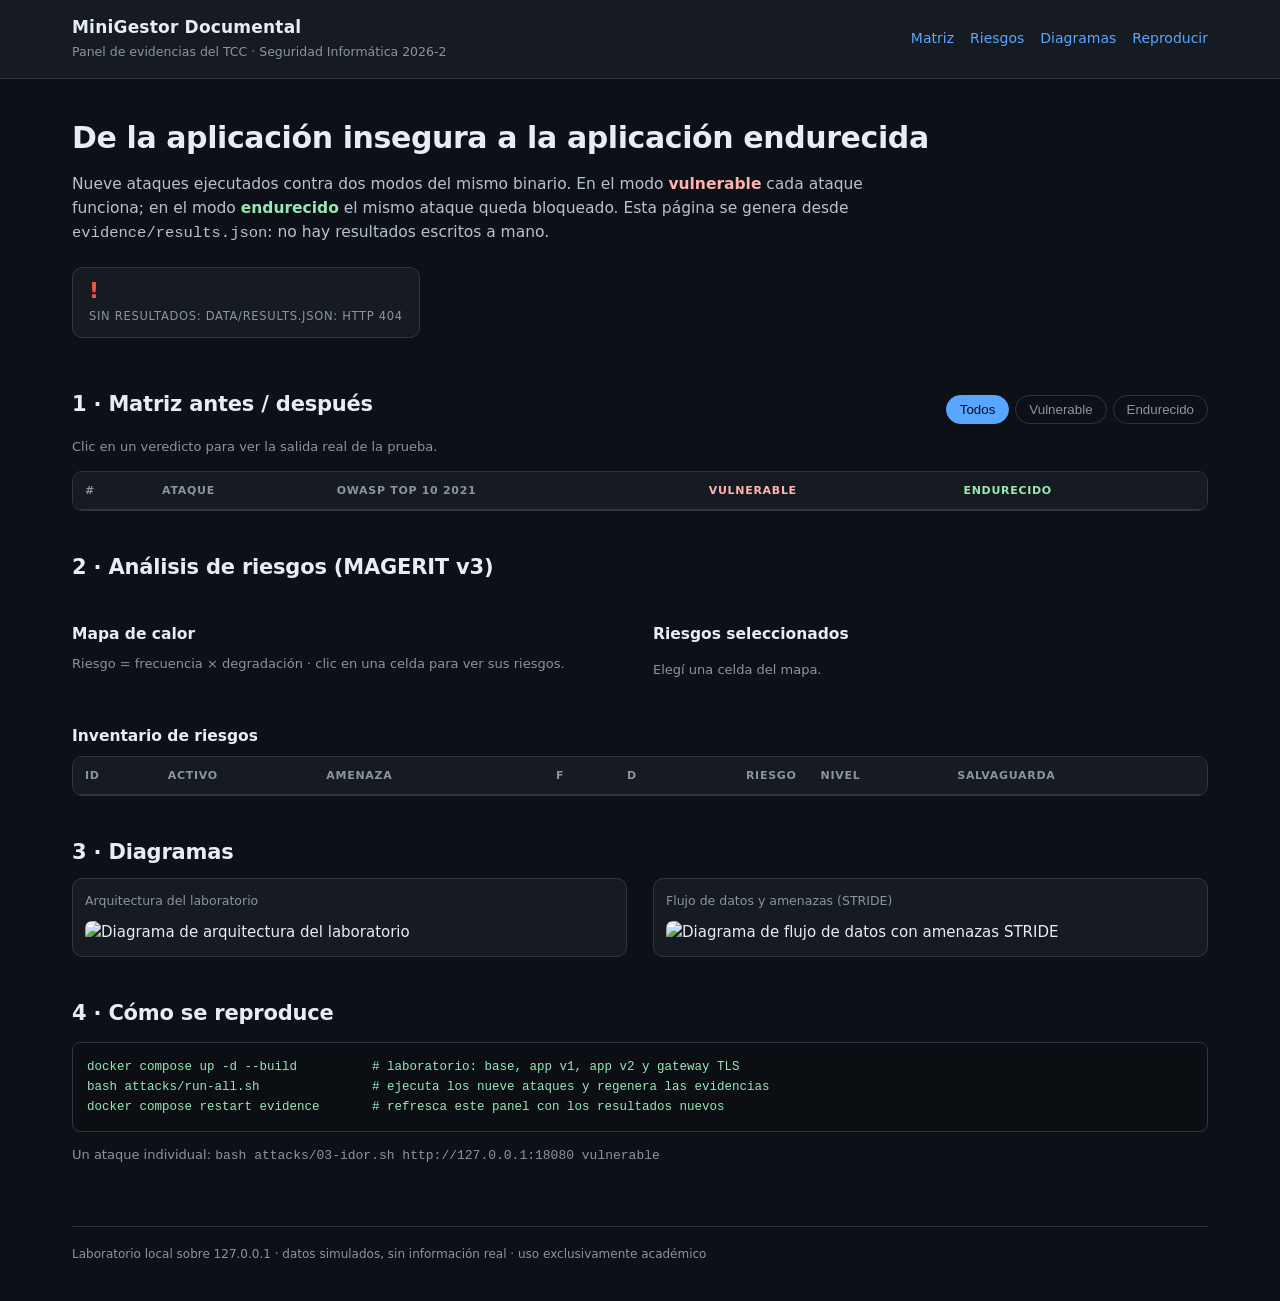
==== site/static/index.html @ 2b40a487 "feat(site): panel interactivo de evidencias en 127.0.0.1:18090 Sitio estatico generado desde el prop" ====
<!doctype html>
<html lang="es">
<head>
<meta charset="utf-8">
<meta name="viewport" content="width=device-width,initial-scale=1">
<title>Panel de evidencias · MiniGestor Documental</title>
<link rel="stylesheet" href="styles.css">
</head>
<body>

<header class="top">
  <div class="wrap">
    <div class="brand">
      <strong>MiniGestor Documental</strong>
      <span>Panel de evidencias del TCC · Seguridad Informática 2026-2</span>
    </div>
    <nav class="links">
      <a href="#matriz">Matriz</a>
      <a href="#riesgos">Riesgos</a>
      <a href="#diagramas">Diagramas</a>
      <a href="#reproducir">Reproducir</a>
    </nav>
  </div>
</header>

<main class="wrap">

  <section class="hero">
    <h1>De la aplicación insegura a la aplicación endurecida</h1>
    <p class="lead">
      Nueve ataques ejecutados contra dos modos del mismo binario. En el modo
      <strong class="v">vulnerable</strong> cada ataque funciona; en el modo
      <strong class="h">endurecido</strong> el mismo ataque queda bloqueado. Esta página se
      genera desde <code>evidence/results.json</code>: no hay resultados escritos a mano.
    </p>
    <div id="resumen" class="chips"></div>
  </section>

  <section id="matriz">
    <div class="section-head">
      <h2>1 · Matriz antes / después</h2>
      <div class="filtros" id="filtros">
        <button class="filtro activo" data-filtro="todos">Todos</button>
        <button class="filtro" data-filtro="vulnerable">Vulnerable</button>
        <button class="filtro" data-filtro="endurecido">Endurecido</button>
      </div>
    </div>
    <p class="note">Clic en un veredicto para ver la salida real de la prueba.</p>
    <div class="table-wrap">
      <table id="tabla-ataques">
        <thead>
          <tr>
            <th>#</th>
            <th>Ataque</th>
            <th>OWASP Top 10 2021</th>
            <th class="col-v">Vulnerable</th>
            <th class="col-h">Endurecido</th>
          </tr>
        </thead>
        <tbody></tbody>
      </table>
    </div>
    <div id="detalle" class="detalle oculto">
      <div class="detalle-head">
        <div>
          <h3 id="detalle-titulo">Detalle</h3>
          <p class="note" id="detalle-meta"></p>
        </div>
        <button class="cerrar" id="detalle-cerrar" aria-label="Cerrar">×</button>
      </div>
      <pre id="detalle-log"></pre>
    </div>
  </section>

  <section id="riesgos">
    <h2>2 · Análisis de riesgos (MAGERIT v3)</h2>
    <p class="note" id="riesgos-meta"></p>

    <div class="grid-dos">
      <div>
        <h3>Mapa de calor</h3>
        <p class="note">Riesgo = frecuencia × degradación · clic en una celda para ver sus riesgos.</p>
        <div id="mapa-calor" class="mapa"></div>
        <div id="mapa-leyenda" class="leyenda"></div>
      </div>
      <div>
        <h3>Riesgos seleccionados</h3>
        <div id="mapa-detalle" class="lista-riesgos">
          <p class="note">Elegí una celda del mapa.</p>
        </div>
      </div>
    </div>

    <h3>Inventario de riesgos</h3>
    <div class="table-wrap">
      <table id="tabla-riesgos">
        <thead>
          <tr>
            <th>ID</th>
            <th>Activo</th>
            <th>Amenaza</th>
            <th class="num">F</th>
            <th class="num">D</th>
            <th class="num">Riesgo</th>
            <th>Nivel</th>
            <th>Salvaguarda</th>
          </tr>
        </thead>
        <tbody></tbody>
      </table>
    </div>
  </section>

  <section id="diagramas">
    <h2>3 · Diagramas</h2>
    <div class="grid-dos">
      <figure>
        <figcaption>Arquitectura del laboratorio</figcaption>
        <img src="data/diagramas/arquitectura.svg" alt="Diagrama de arquitectura del laboratorio">
      </figure>
      <figure>
        <figcaption>Flujo de datos y amenazas (STRIDE)</figcaption>
        <img src="data/diagramas/dfd-stride.svg" alt="Diagrama de flujo de datos con amenazas STRIDE">
      </figure>
    </div>
  </section>

  <section id="reproducir">
    <h2>4 · Cómo se reproduce</h2>
    <pre class="comando">docker compose up -d --build          # laboratorio: base, app v1, app v2 y gateway TLS
bash attacks/run-all.sh               # ejecuta los nueve ataques y regenera las evidencias
docker compose restart evidence       # refresca este panel con los resultados nuevos</pre>
    <p class="note">
      Un ataque individual: <code>bash attacks/03-idor.sh http://127.0.0.1:18080 vulnerable</code>
    </p>
  </section>

  <footer>
    Laboratorio local sobre 127.0.0.1 · datos simulados, sin información real ·
    uso exclusivamente académico
  </footer>
</main>

<script src="app.js"></script>
</body>
</html>
---- site/static/styles.css ----
:root {
  --bg: #0d1117;
  --panel: #161b22;
  --panel2: #1c2330;
  --line: #30363d;
  --txt: #e6edf3;
  --muted: #8b949e;
  --acc: #58a6ff;
  --bad: #f85149;
  --warn: #d29922;
  --ok: #3fb950;
}

* { box-sizing: border-box; }

body {
  margin: 0;
  background: var(--bg);
  color: var(--txt);
  font: 15px/1.55 ui-sans-serif, system-ui, -apple-system, "Segoe UI", Roboto, sans-serif;
}

.wrap { max-width: 1180px; margin: 0 auto; padding: 0 22px; }

a { color: var(--acc); text-decoration: none; }
a:hover { text-decoration: underline; }

header.top {
  border-bottom: 1px solid var(--line);
  background: var(--panel);
  position: sticky;
  top: 0;
  z-index: 20;
}
header.top .wrap {
  display: flex;
  gap: 20px;
  align-items: center;
  padding: 14px 22px;
  flex-wrap: wrap;
}
.brand strong { font-size: 17px; display: block; letter-spacing: .2px; }
.brand span { color: var(--muted); font-size: 12.5px; }
nav.links { margin-left: auto; display: flex; gap: 16px; font-size: 14px; }

.hero { padding: 40px 0 10px; }
.hero h1 { font-size: 30px; line-height: 1.25; margin: 0 0 14px; letter-spacing: -.4px; }
.lead { color: #b6c2cf; max-width: 860px; font-size: 15.5px; }
.lead .v { color: #ffb3ae; }
.lead .h { color: #9ae6b4; }

.chips { display: flex; gap: 10px; flex-wrap: wrap; margin: 22px 0 6px; }
.chip {
  background: var(--panel);
  border: 1px solid var(--line);
  border-radius: 10px;
  padding: 10px 16px;
  min-width: 104px;
}
.chip b { display: block; font-size: 22px; line-height: 1.2; }
.chip span { color: var(--muted); font-size: 11.5px; text-transform: uppercase; letter-spacing: .7px; }
.chip.ok b { color: var(--ok); }
.chip.bad b { color: var(--bad); }
.chip.warn b { color: var(--warn); }

section { padding: 34px 0 6px; }
section h2 { font-size: 21px; margin: 0 0 10px; letter-spacing: -.2px; }
section h3 { font-size: 15.5px; margin: 24px 0 8px; }
.note { color: var(--muted); font-size: 13px; margin: 6px 0 14px; }

.section-head { display: flex; align-items: center; gap: 16px; flex-wrap: wrap; }
.filtros { margin-left: auto; display: flex; gap: 6px; }
.filtro {
  background: transparent;
  border: 1px solid var(--line);
  color: var(--muted);
  padding: 6px 13px;
  border-radius: 99px;
  font: 600 12.5px/1 inherit;
  cursor: pointer;
}
.filtro.activo { background: var(--acc); border-color: var(--acc); color: #04121f; }

.table-wrap { overflow-x: auto; border: 1px solid var(--line); border-radius: 10px; }
table { width: 100%; border-collapse: collapse; font-size: 13.5px; }
th, td { text-align: left; padding: 10px 12px; border-bottom: 1px solid var(--line); vertical-align: top; }
th {
  background: var(--panel);
  color: var(--muted);
  font-size: 11px;
  text-transform: uppercase;
  letter-spacing: .7px;
  font-weight: 700;
  white-space: nowrap;
}
tbody tr:last-child td { border-bottom: 0; }
tbody tr:hover { background: #12171e; }
td.num, th.num { text-align: right; font-variant-numeric: tabular-nums; }
th.col-v { color: #ffb3ae; }
th.col-h { color: #9ae6b4; }

.veredicto {
  display: inline-flex;
  align-items: center;
  gap: 6px;
  border: 1px solid var(--line);
  background: var(--panel2);
  color: var(--txt);
  border-radius: 7px;
  padding: 4px 10px;
  font: 700 11.5px/1 ui-monospace, monospace;
  cursor: pointer;
}
.veredicto.pass { border-color: #1f6f3f; color: #9ae6b4; }
.veredicto.fail { border-color: #7d2420; color: #ffb3ae; }
.veredicto.skip { border-color: #7a5c14; color: #f5d78e; }
.veredicto:hover { filter: brightness(1.25); }

.detalle { margin-top: 16px; border: 1px solid var(--line); border-radius: 10px; background: var(--panel); padding: 16px 18px; }
.detalle.oculto { display: none; }
.detalle-head { display: flex; align-items: flex-start; gap: 12px; }
.detalle-head h3 { margin: 0 0 4px; font-size: 15px; }
.cerrar { margin-left: auto; background: transparent; border: 0; color: var(--muted); font-size: 22px; cursor: pointer; line-height: 1; }
pre {
  background: #0b0f14;
  border: 1px solid var(--line);
  border-radius: 8px;
  padding: 14px;
  overflow: auto;
  font: 12.5px/1.6 ui-monospace, SFMono-Regular, Menlo, monospace;
  white-space: pre-wrap;
  color: #c9d1d9;
}
pre.comando { color: #9ae6b4; }

.grid-dos { display: grid; grid-template-columns: 1fr 1fr; gap: 26px; align-items: start; }
@media (max-width: 900px) { .grid-dos { grid-template-columns: 1fr; } }

.mapa { display: grid; grid-template-columns: 26px repeat(5, 1fr); grid-auto-rows: 46px; gap: 5px; }
.mapa .eje {
  display: flex;
  align-items: center;
  justify-content: center;
  color: var(--muted);
  font: 600 11px/1 ui-monospace, monospace;
}
.celda {
  display: flex;
  align-items: center;
  justify-content: center;
  border-radius: 7px;
  border: 1px solid var(--line);
  font: 700 13px/1 ui-monospace, monospace;
  cursor: pointer;
  color: #0b0f14;
}
.celda.vacia { cursor: default; background: #10151c; border-style: dashed; }
.celda.critico { background: #f85149; border-color: #ff8b84; }
.celda.alto { background: #d29922; border-color: #f0c04a; }
.celda.medio { background: #3fb950; border-color: #6fd486; }
.celda.bajo { background: #1f6feb; border-color: #6aa8ff; color: #eaf2ff; }
.celda.activa { outline: 2px solid var(--txt); outline-offset: 2px; }

.leyenda { display: flex; gap: 14px; flex-wrap: wrap; margin-top: 12px; font-size: 12px; color: var(--muted); }
.leyenda i { display: inline-block; width: 10px; height: 10px; border-radius: 3px; margin-right: 5px; }

.lista-riesgos { display: flex; flex-direction: column; gap: 10px; }
.tarjeta-riesgo { border: 1px solid var(--line); border-radius: 9px; background: var(--panel); padding: 12px 14px; }
.tarjeta-riesgo header { display: flex; gap: 8px; align-items: center; margin-bottom: 6px; }
.tarjeta-riesgo .id { font: 700 11px/1 ui-monospace, monospace; color: var(--muted); }
.tarjeta-riesgo .nivel { font: 700 10.5px/1 ui-monospace, monospace; padding: 3px 7px; border-radius: 99px; background: var(--panel2); }
.tarjeta-riesgo p { margin: 4px 0; font-size: 13px; color: #c9d1d9; }
.tarjeta-riesgo p b { color: var(--muted); font-weight: 600; }

figure { margin: 0; background: var(--panel); border: 1px solid var(--line); border-radius: 10px; padding: 12px; }
figcaption { color: var(--muted); font-size: 12.5px; margin-bottom: 10px; }
figure img { width: 100%; height: auto; display: block; border-radius: 7px; }

footer { color: var(--muted); font-size: 12px; border-top: 1px solid var(--line); padding: 18px 0 40px; margin-top: 40px; }
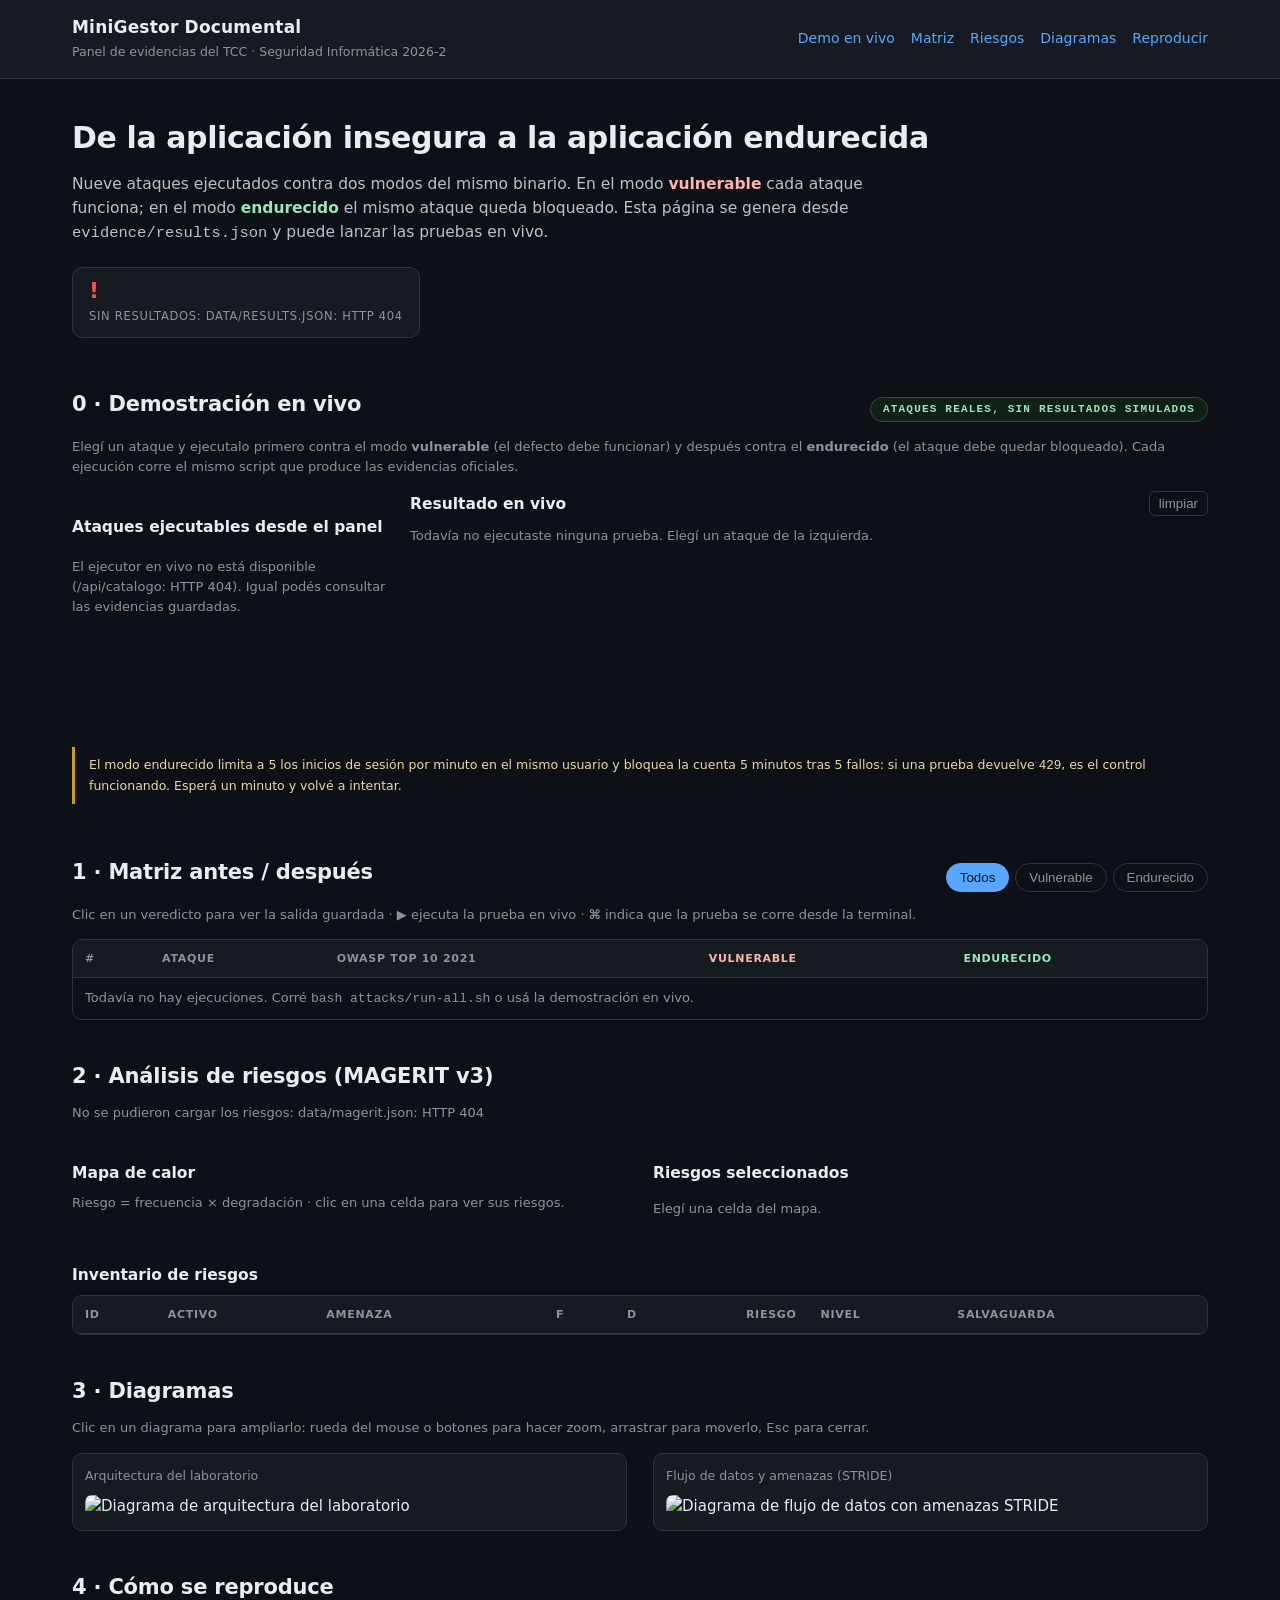
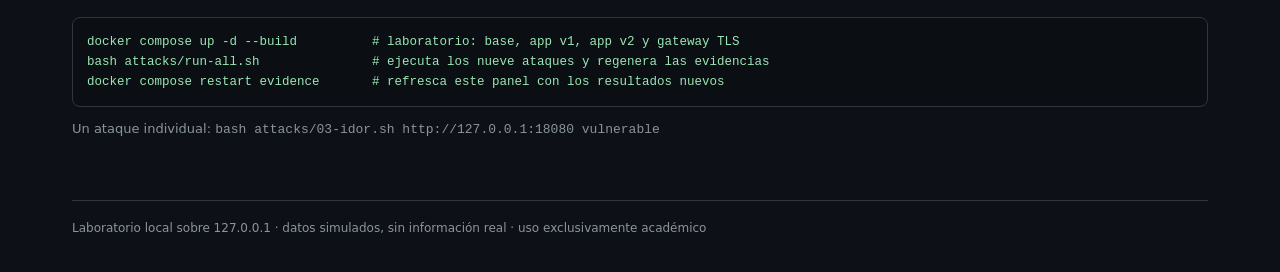
==== commit dc3e4865: "feat(site): demostracion en vivo de los ataques y visor de diagramas con zoom El panel ahora permite" ====
--- a/site/static/index.html
+++ b/site/static/index.html
@@ -15,6 +15,7 @@
       <span>Panel de evidencias del TCC · Seguridad Informática 2026-2</span>
     </div>
     <nav class="links">
+      <a href="#vivo">Demo en vivo</a>
       <a href="#matriz">Matriz</a>
       <a href="#riesgos">Riesgos</a>
       <a href="#diagramas">Diagramas</a>
@@ -31,9 +32,42 @@
       Nueve ataques ejecutados contra dos modos del mismo binario. En el modo
       <strong class="v">vulnerable</strong> cada ataque funciona; en el modo
       <strong class="h">endurecido</strong> el mismo ataque queda bloqueado. Esta página se
-      genera desde <code>evidence/results.json</code>: no hay resultados escritos a mano.
+      genera desde <code>evidence/results.json</code> y puede lanzar las pruebas en vivo.
     </p>
     <div id="resumen" class="chips"></div>
+  </section>
+
+  <section id="vivo">
+    <div class="section-head">
+      <h2>0 · Demostración en vivo</h2>
+      <span class="etiqueta-vivo">ataques reales, sin resultados simulados</span>
+    </div>
+    <p class="note">
+      Elegí un ataque y ejecutalo primero contra el modo <b>vulnerable</b> (el defecto debe
+      funcionar) y después contra el <b>endurecido</b> (el ataque debe quedar bloqueado).
+      Cada ejecución corre el mismo script que produce las evidencias oficiales.
+    </p>
+    <div class="live-layout">
+      <div class="card catalogo">
+        <h3>Ataques ejecutables desde el panel</h3>
+        <div id="catalogo" class="lista-botones"></div>
+        <p class="note" id="catalogo-nota"></p>
+      </div>
+      <div class="card panel-vivo">
+        <div class="panel-vivo-head">
+          <h3 id="vivo-titulo">Resultado en vivo</h3>
+          <button class="ghost-mini" id="vivo-limpiar">limpiar</button>
+        </div>
+        <div id="vivo-cuerpo">
+          <p class="note">Todavía no ejecutaste ninguna prueba. Elegí un ataque de la izquierda.</p>
+        </div>
+      </div>
+    </div>
+    <p class="nota-aviso">
+      El modo endurecido limita a 5 los inicios de sesión por minuto en el mismo usuario y bloquea
+      la cuenta 5 minutos tras 5 fallos: si una prueba devuelve <code>429</code>, es el control
+      funcionando. Esperá un minuto y volvé a intentar.
+    </p>
   </section>
 
   <section id="matriz">
@@ -45,7 +79,10 @@
         <button class="filtro" data-filtro="endurecido">Endurecido</button>
       </div>
     </div>
-    <p class="note">Clic en un veredicto para ver la salida real de la prueba.</p>
+    <p class="note">
+      Clic en un veredicto para ver la salida guardada · <b>▶</b> ejecuta la prueba en vivo ·
+      <b>⌘</b> indica que la prueba se corre desde la terminal.
+    </p>
     <div class="table-wrap">
       <table id="tabla-ataques">
         <thead>
@@ -113,14 +150,15 @@
 
   <section id="diagramas">
     <h2>3 · Diagramas</h2>
+    <p class="note">Clic en un diagrama para ampliarlo: rueda del mouse o botones para hacer zoom, arrastrar para moverlo, <code>Esc</code> para cerrar.</p>
     <div class="grid-dos">
       <figure>
         <figcaption>Arquitectura del laboratorio</figcaption>
-        <img src="data/diagramas/arquitectura.svg" alt="Diagrama de arquitectura del laboratorio">
+        <img class="ampliable" src="data/diagramas/arquitectura.svg" alt="Diagrama de arquitectura del laboratorio">
       </figure>
       <figure>
         <figcaption>Flujo de datos y amenazas (STRIDE)</figcaption>
-        <img src="data/diagramas/dfd-stride.svg" alt="Diagrama de flujo de datos con amenazas STRIDE">
+        <img class="ampliable" src="data/diagramas/dfd-stride.svg" alt="Diagrama de flujo de datos con amenazas STRIDE">
       </figure>
     </div>
   </section>
@@ -141,6 +179,24 @@
   </footer>
 </main>
 
+<!-- Visor de diagramas con zoom -->
+<div id="lightbox" class="lightbox oculto" role="dialog" aria-modal="true" aria-label="Visor de diagramas">
+  <div class="lb-barra">
+    <span id="lb-titulo" class="lb-titulo">Diagrama</span>
+    <div class="lb-acciones">
+      <button class="lb-btn" id="lb-menos" title="Alejar">−</button>
+      <span class="lb-zoom" id="lb-zoom">100 %</span>
+      <button class="lb-btn" id="lb-mas" title="Acercar">+</button>
+      <button class="lb-btn" id="lb-reset" title="Tamaño original">1:1</button>
+      <button class="lb-btn cerrar-lb" id="lb-cerrar" title="Cerrar (Esc)">×</button>
+    </div>
+  </div>
+  <div class="lb-lienzo" id="lb-lienzo">
+    <img id="lb-imagen" alt="Diagrama ampliado" draggable="false">
+  </div>
+  <div class="lb-pie">rueda del mouse para zoom · arrastrar para mover · doble clic para restablecer</div>
+</div>
+
 <script src="app.js"></script>
 </body>
 </html>
--- a/site/static/styles.css
+++ b/site/static/styles.css
@@ -177,3 +177,158 @@
 figure img { width: 100%; height: auto; display: block; border-radius: 7px; }
 
 footer { color: var(--muted); font-size: 12px; border-top: 1px solid var(--line); padding: 18px 0 40px; margin-top: 40px; }
+
+/* ------------------------------------------- demostración en vivo (ataques) */
+
+.etiqueta-vivo {
+  margin-left: auto;
+  font: 700 11px/1 ui-monospace, monospace;
+  letter-spacing: 1.2px;
+  text-transform: uppercase;
+  color: #9ae6b4;
+  border: 1px solid #20573a;
+  background: #0f2117;
+  padding: 6px 12px;
+  border-radius: 99px;
+}
+
+.live-layout { display: grid; grid-template-columns: 320px 1fr; gap: 18px; align-items: start; }
+@media (max-width: 900px) { .live-layout { grid-template-columns: 1fr; } }
+
+.lista-botones { display: flex; flex-direction: column; gap: 8px; margin-top: 12px; }
+.boton-ataque {
+  display: flex;
+  align-items: center;
+  gap: 10px;
+  text-align: left;
+  background: var(--panel2);
+  border: 1px solid var(--line);
+  border-radius: 8px;
+  padding: 8px 11px;
+  color: var(--txt);
+  font: 600 12.5px/1.3 inherit;
+  cursor: pointer;
+}
+.boton-ataque:hover { border-color: var(--acc); }
+.boton-ataque .flecha { color: var(--acc); font-size: 13px; }
+.boton-ataque small { display: block; color: var(--muted); font-weight: 400; font-size: 11px; margin-top: 2px; }
+
+.panel-vivo { min-height: 240px; }
+.panel-vivo-head { display: flex; align-items: center; gap: 10px; margin-bottom: 10px; }
+.panel-vivo-head h3 { margin: 0; }
+.ghost-mini {
+  margin-left: auto;
+  background: transparent;
+  border: 1px solid var(--line);
+  color: var(--muted);
+  border-radius: 6px;
+  padding: 4px 9px;
+  font: 600 11px/1 inherit;
+  cursor: pointer;
+}
+
+.corriendo { color: var(--warn); font: 600 13px/1.4 ui-monospace, monospace; }
+.corriendo::before {
+  content: "";
+  display: inline-block;
+  width: 9px; height: 9px;
+  margin-right: 8px;
+  border-radius: 50%;
+  background: var(--warn);
+  animation: pulso 1s infinite;
+}
+@keyframes pulso { 0%,100% { opacity: 1 } 50% { opacity: .25 } }
+
+.barra-resultado { display: flex; gap: 10px; align-items: center; flex-wrap: wrap; margin: 4px 0 10px; }
+.veredicto-vivo {
+  font: 800 12px/1 ui-monospace, monospace;
+  padding: 7px 12px;
+  border-radius: 7px;
+  border: 1px solid var(--line);
+}
+.veredicto-vivo.exito { background: #4a1d1f; border-color: #f85149; color: #ffb3ae; }
+.veredicto-vivo.bloqueado { background: #0f2f1b; border-color: #3fb950; color: #9ae6b4; }
+.veredicto-vivo.raro { background: #241a08; border-color: #d29922; color: #f5d78e; }
+.explicacion { color: var(--muted); font-size: 12.5px; }
+.comando-sugerido { margin-top: 10px; }
+.comando-sugerido code { display: inline-block; margin-top: 4px; }
+
+.nota-aviso {
+  border-left: 3px solid var(--warn);
+  padding: 8px 0 8px 14px;
+  color: #e8d9a8;
+  font-size: 12.5px;
+  margin-top: 16px;
+}
+
+/* ------------------------------------------- visor de diagramas con zoom */
+
+figure img.ampliable { cursor: zoom-in; }
+
+.lightbox {
+  position: fixed;
+  inset: 0;
+  z-index: 200;
+  background: rgba(4, 8, 13, 0.95);
+  display: flex;
+  flex-direction: column;
+}
+.lightbox.oculto { display: none; }
+
+.lb-barra {
+  display: flex;
+  align-items: center;
+  gap: 12px;
+  padding: 12px 18px;
+  border-bottom: 1px solid var(--line);
+  background: var(--panel);
+}
+.lb-titulo { font-weight: 700; font-size: 14px; }
+.lb-acciones { margin-left: auto; display: flex; align-items: center; gap: 6px; }
+.lb-btn {
+  background: var(--panel2);
+  border: 1px solid var(--line);
+  color: var(--txt);
+  border-radius: 7px;
+  min-width: 34px;
+  height: 32px;
+  font: 700 14px/1 ui-monospace, monospace;
+  cursor: pointer;
+}
+.lb-btn:hover { border-color: var(--acc); }
+.cerrar-lb { font-size: 19px; }
+.lb-zoom {
+  min-width: 58px;
+  text-align: center;
+  color: var(--muted);
+  font: 600 12px/1 ui-monospace, monospace;
+}
+
+.lb-lienzo {
+  flex: 1;
+  overflow: hidden;
+  display: flex;
+  align-items: center;
+  justify-content: center;
+  cursor: grab;
+  touch-action: none;
+}
+.lb-lienzo.arrastrando { cursor: grabbing; }
+.lb-lienzo img {
+  max-width: 92%;
+  max-height: 88%;
+  transform-origin: center center;
+  transition: transform 60ms linear;
+  user-select: none;
+  background: #0d1117;
+  border-radius: 8px;
+}
+.lb-lienzo.arrastrando img { transition: none; }
+.lb-pie {
+  padding: 10px 18px;
+  border-top: 1px solid var(--line);
+  color: var(--muted);
+  font: 600 11.5px/1 ui-monospace, monospace;
+  text-align: center;
+  background: var(--panel);
+}
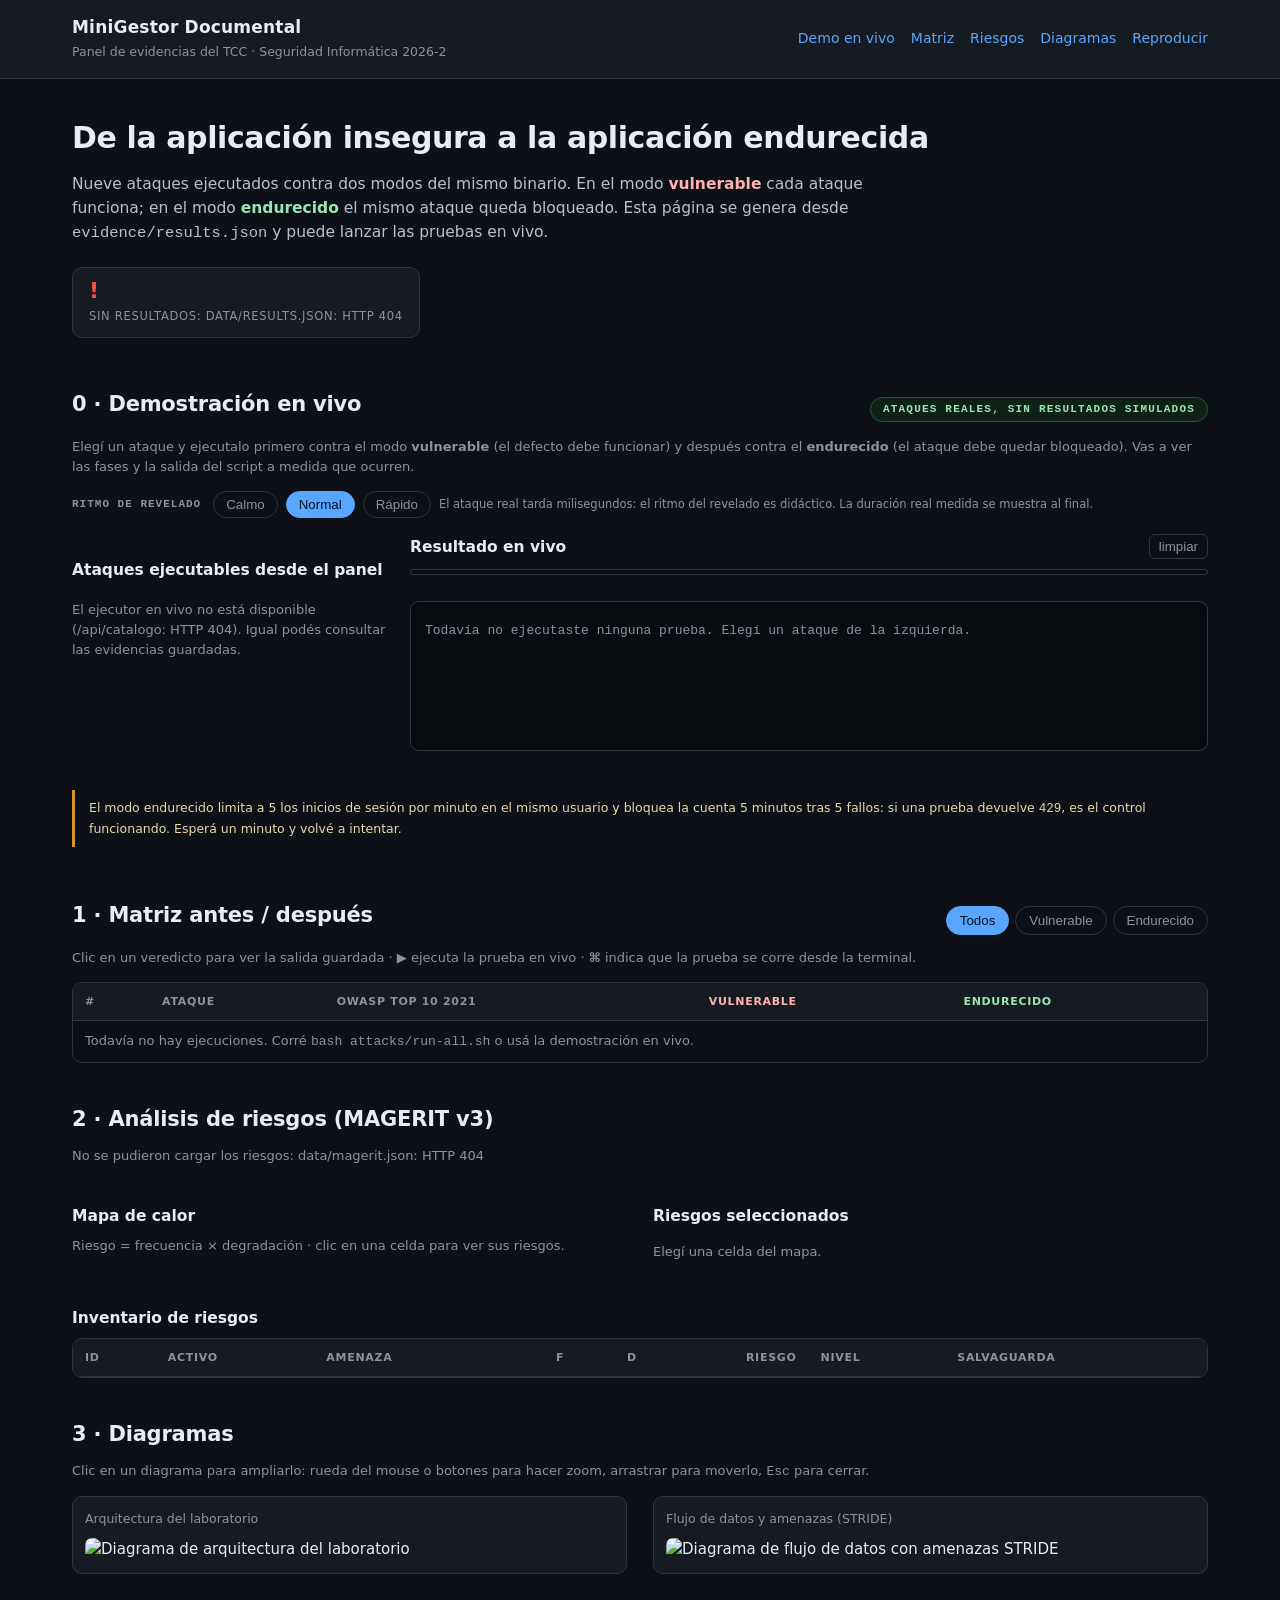
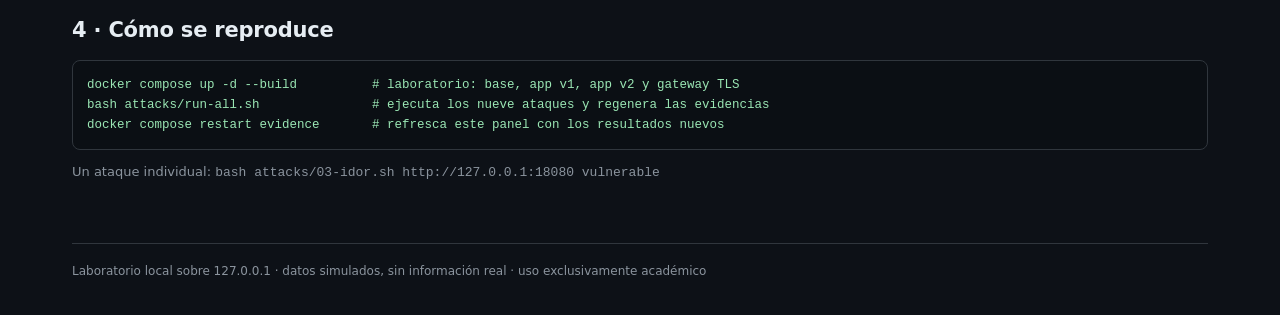
==== commit f1a321bf: "feat(site): revelado por fases de cada ataque con animaciones de ejecucion El panel ya no espera la " ====
--- a/site/static/index.html
+++ b/site/static/index.html
@@ -45,8 +45,18 @@
     <p class="note">
       Elegí un ataque y ejecutalo primero contra el modo <b>vulnerable</b> (el defecto debe
       funcionar) y después contra el <b>endurecido</b> (el ataque debe quedar bloqueado).
-      Cada ejecución corre el mismo script que produce las evidencias oficiales.
-    </p>
+      Vas a ver las fases y la salida del script a medida que ocurren.
+    </p>
+    <div class="ritmo">
+      <span class="ritmo-etiqueta">Ritmo de revelado</span>
+      <button class="ritmo-btn" data-ritmo="calmo">Calmo</button>
+      <button class="ritmo-btn activo" data-ritmo="normal">Normal</button>
+      <button class="ritmo-btn" data-ritmo="rapido">Rápido</button>
+      <span class="ritmo-nota">
+        El ataque real tarda milisegundos: el ritmo del revelado es didáctico.
+        La duración real medida se muestra al final.
+      </span>
+    </div>
     <div class="live-layout">
       <div class="card catalogo">
         <h3>Ataques ejecutables desde el panel</h3>
@@ -56,11 +66,15 @@
       <div class="card panel-vivo">
         <div class="panel-vivo-head">
           <h3 id="vivo-titulo">Resultado en vivo</h3>
+          <button class="ghost-mini" id="vivo-saltar" hidden>ver todo ya</button>
           <button class="ghost-mini" id="vivo-limpiar">limpiar</button>
         </div>
-        <div id="vivo-cuerpo">
+        <div class="progreso"><div class="progreso-barra" id="vivo-barra"></div></div>
+        <div class="fases" id="vivo-fases"></div>
+        <div class="consola" id="vivo-consola">
           <p class="note">Todavía no ejecutaste ninguna prueba. Elegí un ataque de la izquierda.</p>
         </div>
+        <div id="vivo-veredicto"></div>
       </div>
     </div>
     <p class="nota-aviso">
--- a/site/static/styles.css
+++ b/site/static/styles.css
@@ -332,3 +332,151 @@
   text-align: center;
   background: var(--panel);
 }
+
+
+/* -------------------------------------- fases, consola y animaciones en vivo */
+
+.ritmo {
+  display: flex;
+  align-items: center;
+  gap: 8px;
+  flex-wrap: wrap;
+  margin: 4px 0 16px;
+}
+.ritmo-etiqueta {
+  font: 700 11px/1 ui-monospace, monospace;
+  letter-spacing: 1px;
+  text-transform: uppercase;
+  color: var(--muted);
+  margin-right: 4px;
+}
+.ritmo-btn {
+  background: transparent;
+  border: 1px solid var(--line);
+  color: var(--muted);
+  border-radius: 99px;
+  padding: 5px 12px;
+  font: 600 12px/1 inherit;
+  cursor: pointer;
+}
+.ritmo-btn.activo { background: var(--acc); border-color: var(--acc); color: #04121f; }
+.ritmo-nota { color: var(--muted); font-size: 11.5px; }
+
+.progreso {
+  height: 6px;
+  border-radius: 99px;
+  background: #0b0f14;
+  border: 1px solid var(--line);
+  overflow: hidden;
+  margin-bottom: 14px;
+}
+.progreso-barra {
+  height: 100%;
+  width: 0;
+  border-radius: 99px;
+  background: var(--acc);
+  transition: width 380ms cubic-bezier(.2, .8, .2, 1);
+}
+.progreso-barra.corriendo {
+  background-image: linear-gradient(
+    100deg,
+    var(--acc) 0%,
+    #a5d0ff 40%,
+    var(--acc) 80%
+  );
+  background-size: 220% 100%;
+  animation: brillo 1.4s linear infinite;
+}
+@keyframes brillo {
+  from { background-position: 120% 0; }
+  to { background-position: -80% 0; }
+}
+
+.fases { display: flex; flex-direction: column; gap: 6px; margin-bottom: 12px; max-height: 190px; overflow: auto; }
+.paso {
+  display: flex;
+  align-items: center;
+  gap: 10px;
+  padding: 7px 10px;
+  border: 1px solid var(--line);
+  border-radius: 8px;
+  background: #10151c;
+  font-size: 12.5px;
+  animation: aparecer 260ms ease-out;
+}
+.paso.activo { border-color: var(--acc); background: #10202f; }
+.paso.completado { opacity: .72; }
+.paso-icono { width: 16px; height: 16px; display: inline-flex; align-items: center; justify-content: center; color: var(--ok); font-weight: 800; }
+.paso-texto { flex: 1; }
+.paso-tiempo { color: var(--muted); font: 600 10.5px/1 ui-monospace, monospace; }
+.paso.activo .paso-tiempo { color: var(--acc); }
+
+.aro {
+  width: 13px; height: 13px;
+  border-radius: 50%;
+  border: 2px solid rgba(88, 166, 255, .3);
+  border-top-color: var(--acc);
+  animation: girar 700ms linear infinite;
+}
+@keyframes girar { to { transform: rotate(360deg); } }
+@keyframes aparecer {
+  from { opacity: 0; transform: translateY(-6px); }
+  to { opacity: 1; transform: translateY(0); }
+}
+
+.consola {
+  background: #080c11;
+  border: 1px solid var(--line);
+  border-radius: 9px;
+  padding: 12px 14px;
+  min-height: 150px;
+  max-height: 340px;
+  overflow: auto;
+  font: 12.5px/1.7 ui-monospace, SFMono-Regular, Menlo, monospace;
+}
+.lin { white-space: pre-wrap; animation: aparecer 200ms ease-out; }
+.lin::before { content: "› "; color: #37506b; }
+.lin-salida { color: #c9d6e4; }
+.lin-error { color: #ffb3ae; }
+.lin-veredicto {
+  color: #9ae6b4;
+  font-weight: 700;
+  margin-top: 6px;
+  border-top: 1px dashed var(--line);
+  padding-top: 8px;
+}
+.lin.escribiendo::after {
+  content: "▊";
+  color: var(--acc);
+  animation: parpadeo 700ms steps(1) infinite;
+}
+@keyframes parpadeo { 50% { opacity: 0; } }
+
+.veredicto-final {
+  margin-top: 14px;
+  padding: 14px 16px;
+  border-radius: 10px;
+  border: 1px solid var(--line);
+  display: flex;
+  align-items: center;
+  gap: 14px;
+  flex-wrap: wrap;
+  animation: sello 420ms cubic-bezier(.2, 1.4, .4, 1);
+}
+.veredicto-final.exito { background: #4a1d1f; border-color: #f85149; }
+.veredicto-final.bloqueado { background: #0f2f1b; border-color: #3fb950; }
+.veredicto-final.raro { background: #241a08; border-color: #d29922; }
+.veredicto-final .sello { font: 800 13px/1.3 ui-monospace, monospace; letter-spacing: .4px; }
+.veredicto-final.exito .sello { color: #ffb3ae; }
+.veredicto-final.bloqueado .sello { color: #9ae6b4; }
+.veredicto-final.raro .sello { color: #f5d78e; }
+.veredicto-final .medido { color: var(--muted); font: 600 11.5px/1 ui-monospace, monospace; }
+@keyframes sello {
+  from { opacity: 0; transform: scale(.86); }
+  to { opacity: 1; transform: scale(1); }
+}
+
+@media (prefers-reduced-motion: reduce) {
+  .progreso-barra.corriendo, .aro, .lin.escribiendo::after { animation: none; }
+  .paso, .lin, .veredicto-final { animation: none; }
+}
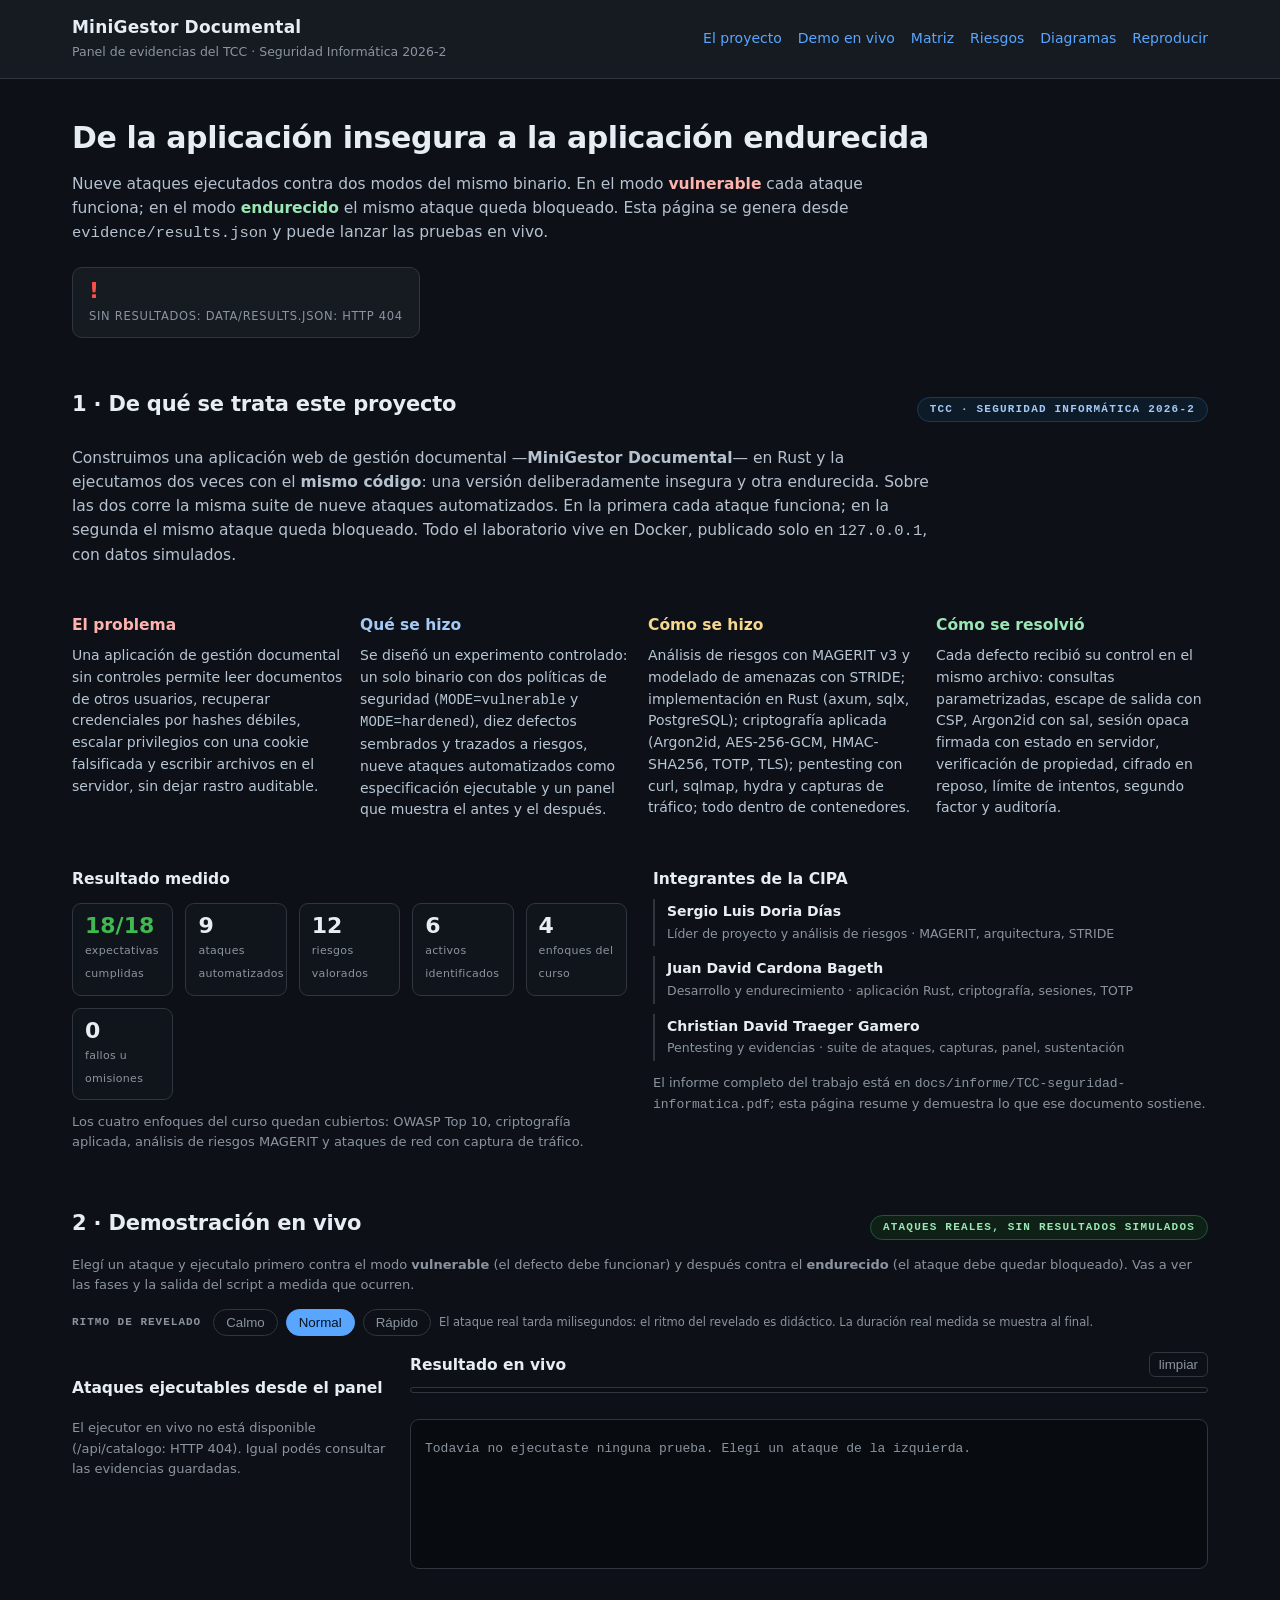
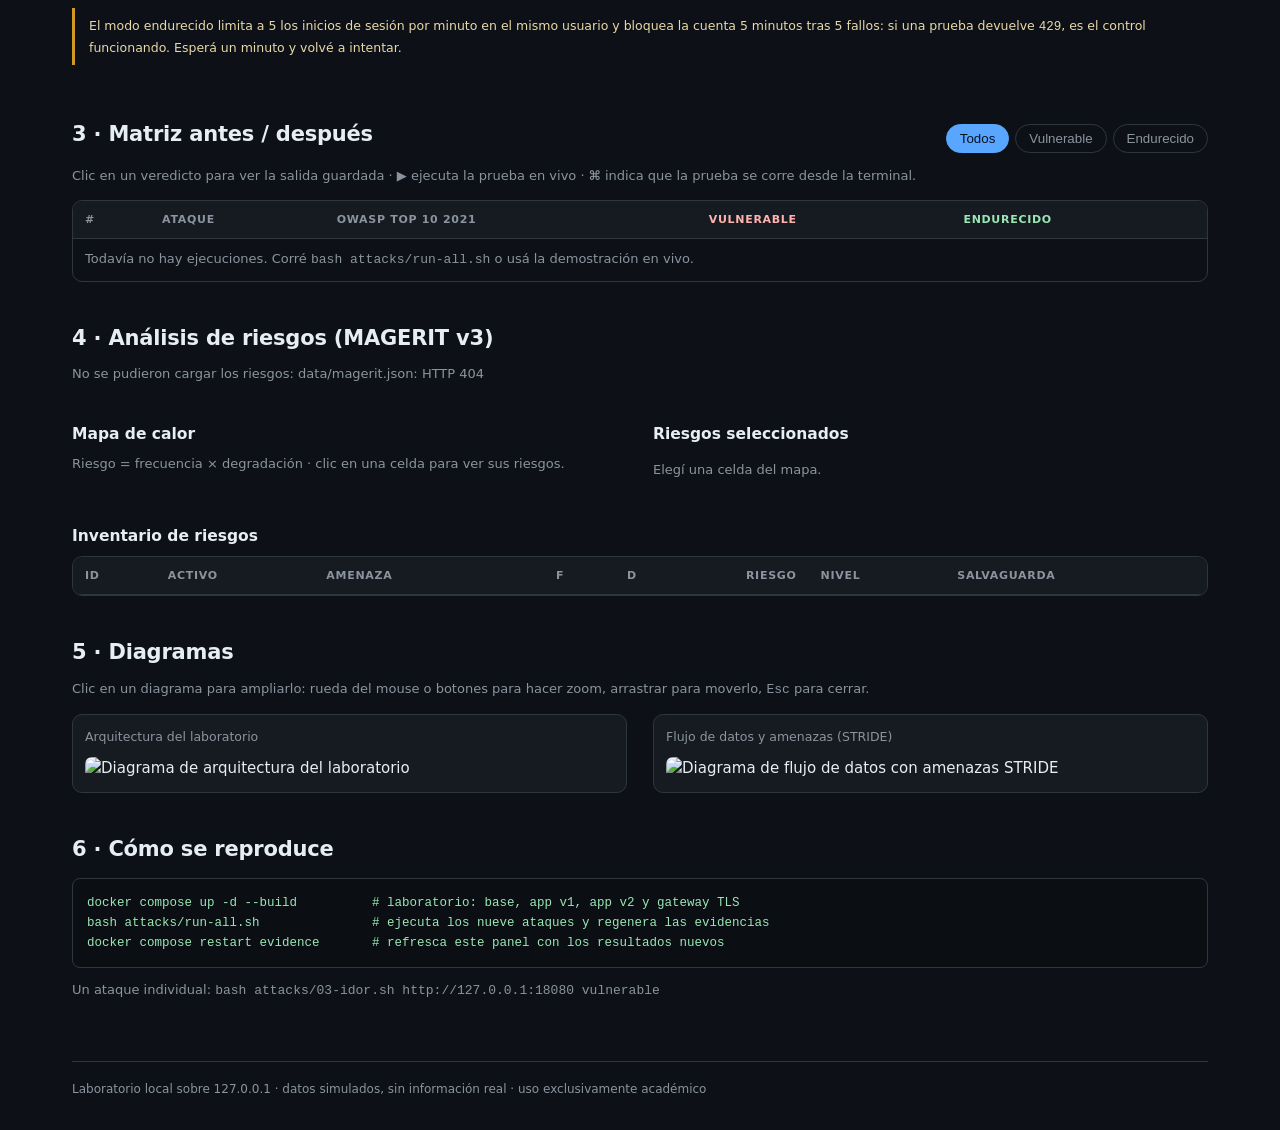
==== commit eac1c599: "feat(panel): presentacion del proyecto, animaciones y evidencia visible por ataque - Nueva seccion d" ====
--- a/site/static/index.html
+++ b/site/static/index.html
@@ -15,6 +15,7 @@
       <span>Panel de evidencias del TCC · Seguridad Informática 2026-2</span>
     </div>
     <nav class="links">
+      <a href="#proyecto">El proyecto</a>
       <a href="#vivo">Demo en vivo</a>
       <a href="#matriz">Matriz</a>
       <a href="#riesgos">Riesgos</a>
@@ -37,9 +38,82 @@
     <div id="resumen" class="chips"></div>
   </section>
 
+  <section id="proyecto">
+    <div class="section-head reveal">
+      <h2>1 · De qué se trata este proyecto</h2>
+      <span class="etiqueta-proyecto">TCC · Seguridad Informática 2026-2</span>
+    </div>
+
+    <p class="lead reveal">
+      Construimos una aplicación web de gestión documental —<b>MiniGestor Documental</b>— en Rust y la
+      ejecutamos dos veces con el <b>mismo código</b>: una versión deliberadamente insegura y otra
+      endurecida. Sobre las dos corre la misma suite de nueve ataques automatizados. En la primera
+      cada ataque funciona; en la segunda el mismo ataque queda bloqueado. Todo el laboratorio vive en
+      Docker, publicado solo en <code>127.0.0.1</code>, con datos simulados.
+    </p>
+
+    <div class="grid-cards">
+      <article class="card reveal">
+        <h3 class="rojo">El problema</h3>
+        <p>Una aplicación de gestión documental sin controles permite leer documentos de otros
+        usuarios, recuperar credenciales por hashes débiles, escalar privilegios con una cookie
+        falsificada y escribir archivos en el servidor, sin dejar rastro auditable.</p>
+      </article>
+      <article class="card reveal">
+        <h3 class="azul">Qué se hizo</h3>
+        <p>Se diseñó un experimento controlado: un solo binario con dos políticas de seguridad
+        (<code>MODE=vulnerable</code> y <code>MODE=hardened</code>), diez defectos sembrados y trazados a
+        riesgos, nueve ataques automatizados como especificación ejecutable y un panel que muestra el
+        antes y el después.</p>
+      </article>
+      <article class="card reveal">
+        <h3 class="ambar">Cómo se hizo</h3>
+        <p>Análisis de riesgos con MAGERIT v3 y modelado de amenazas con STRIDE; implementación en Rust
+        (axum, sqlx, PostgreSQL); criptografía aplicada (Argon2id, AES-256-GCM, HMAC-SHA256, TOTP,
+        TLS); pentesting con curl, sqlmap, hydra y capturas de tráfico; todo dentro de contenedores.</p>
+      </article>
+      <article class="card reveal">
+        <h3 class="verde">Cómo se resolvió</h3>
+        <p>Cada defecto recibió su control en el mismo archivo: consultas parametrizadas, escape de
+        salida con CSP, Argon2id con sal, sesión opaca firmada con estado en servidor, verificación de
+        propiedad, cifrado en reposo, límite de intentos, segundo factor y auditoría.</p>
+      </article>
+    </div>
+
+    <div class="grid-dos reveal" style="margin-top:22px">
+      <div class="card">
+        <h3>Resultado medido</h3>
+        <div class="numeros">
+          <div><b class="verde">18/18</b><span>expectativas cumplidas</span></div>
+          <div><b>9</b><span>ataques automatizados</span></div>
+          <div><b>12</b><span>riesgos valorados</span></div>
+          <div><b>6</b><span>activos identificados</span></div>
+          <div><b>4</b><span>enfoques del curso</span></div>
+          <div><b>0</b><span>fallos u omisiones</span></div>
+        </div>
+        <p class="note" style="margin-top:12px">
+          Los cuatro enfoques del curso quedan cubiertos: OWASP Top 10, criptografía aplicada,
+          análisis de riesgos MAGERIT y ataques de red con captura de tráfico.
+        </p>
+      </div>
+      <div class="card">
+        <h3>Integrantes de la CIPA</h3>
+        <ul class="equipo">
+          <li><b>Sergio Luis Doria Días</b><span>Líder de proyecto y análisis de riesgos · MAGERIT, arquitectura, STRIDE</span></li>
+          <li><b>Juan David Cardona Bageth</b><span>Desarrollo y endurecimiento · aplicación Rust, criptografía, sesiones, TOTP</span></li>
+          <li><b>Christian David Traeger Gamero</b><span>Pentesting y evidencias · suite de ataques, capturas, panel, sustentación</span></li>
+        </ul>
+        <p class="note" style="margin-top:12px">
+          El informe completo del trabajo está en <code>docs/informe/TCC-seguridad-informatica.pdf</code>;
+          esta página resume y demuestra lo que ese documento sostiene.
+        </p>
+      </div>
+    </div>
+  </section>
+
   <section id="vivo">
     <div class="section-head">
-      <h2>0 · Demostración en vivo</h2>
+      <h2>2 · Demostración en vivo</h2>
       <span class="etiqueta-vivo">ataques reales, sin resultados simulados</span>
     </div>
     <p class="note">
@@ -86,7 +160,7 @@
 
   <section id="matriz">
     <div class="section-head">
-      <h2>1 · Matriz antes / después</h2>
+      <h2>3 · Matriz antes / después</h2>
       <div class="filtros" id="filtros">
         <button class="filtro activo" data-filtro="todos">Todos</button>
         <button class="filtro" data-filtro="vulnerable">Vulnerable</button>
@@ -124,7 +198,7 @@
   </section>
 
   <section id="riesgos">
-    <h2>2 · Análisis de riesgos (MAGERIT v3)</h2>
+    <h2>4 · Análisis de riesgos (MAGERIT v3)</h2>
     <p class="note" id="riesgos-meta"></p>
 
     <div class="grid-dos">
@@ -163,7 +237,7 @@
   </section>
 
   <section id="diagramas">
-    <h2>3 · Diagramas</h2>
+    <h2>5 · Diagramas</h2>
     <p class="note">Clic en un diagrama para ampliarlo: rueda del mouse o botones para hacer zoom, arrastrar para moverlo, <code>Esc</code> para cerrar.</p>
     <div class="grid-dos">
       <figure>
@@ -178,7 +252,7 @@
   </section>
 
   <section id="reproducir">
-    <h2>4 · Cómo se reproduce</h2>
+    <h2>6 · Cómo se reproduce</h2>
     <pre class="comando">docker compose up -d --build          # laboratorio: base, app v1, app v2 y gateway TLS
 bash attacks/run-all.sh               # ejecuta los nueve ataques y regenera las evidencias
 docker compose restart evidence       # refresca este panel con los resultados nuevos</pre>
--- a/site/static/styles.css
+++ b/site/static/styles.css
@@ -480,3 +480,142 @@
   .progreso-barra.corriendo, .aro, .lin.escribiendo::after { animation: none; }
   .paso, .lin, .veredicto-final { animation: none; }
 }
+
+
+/* ---------------------------------------- sección de proyecto y animaciones */
+
+html { scroll-behavior: smooth; }
+
+.etiqueta-proyecto {
+  margin-left: auto;
+  font: 700 11px/1 ui-monospace, monospace;
+  letter-spacing: 1.2px;
+  text-transform: uppercase;
+  color: #a3c9f7;
+  border: 1px solid #1b3a5c;
+  background: #0d1a28;
+  padding: 6px 12px;
+  border-radius: 99px;
+}
+
+#proyecto .lead { margin-bottom: 22px; }
+
+.grid-cards {
+  display: grid;
+  grid-template-columns: repeat(auto-fit, minmax(240px, 1fr));
+  gap: 16px;
+}
+.grid-cards .card h3 { margin-bottom: 8px; }
+.grid-cards .card p { font-size: 14px; color: #b8c6d4; margin: 0; }
+.card h3.rojo { color: #ffb3ae; }
+.card h3.azul { color: #a3c9f7; }
+.card h3.ambar { color: #f5d78e; }
+.card h3.verde { color: #9ae6b4; }
+
+.numeros {
+  display: grid;
+  grid-template-columns: repeat(auto-fit, minmax(96px, 1fr));
+  gap: 12px;
+  margin-top: 12px;
+}
+.numeros div { background: #10151c; border: 1px solid var(--line); border-radius: 9px; padding: 10px 12px; }
+.numeros b { display: block; font-size: 22px; line-height: 1.1; font-variant-numeric: tabular-nums; }
+.numeros b.verde { color: var(--ok); }
+.numeros span { color: var(--muted); font-size: 11px; letter-spacing: .3px; }
+
+.equipo { list-style: none; padding: 0; margin: 4px 0 0; display: flex; flex-direction: column; gap: 10px; }
+.equipo li {
+  border-left: 2px solid var(--line);
+  padding: 2px 0 2px 12px;
+  font-size: 14px;
+}
+.equipo li b { display: block; color: var(--txt); }
+.equipo li span { color: var(--muted); font-size: 12.5px; }
+
+/* Aparición suave al hacer scroll: calma, sin rebotes. */
+/* Si el navegador no ejecuta JavaScript, el contenido se ve igual: la clase
+   .js la agrega el propio script, así nunca queda una sección invisible. */
+html.js .reveal {
+  opacity: 0;
+  transform: translateY(14px);
+  transition: opacity 700ms ease, transform 700ms cubic-bezier(.2, .8, .2, 1);
+}
+html.js .reveal.visible { opacity: 1; transform: none; }
+.hero h1, .hero .lead { animation: entrar 800ms cubic-bezier(.2, .8, .2, 1) both; }
+.hero .lead { animation-delay: 120ms; }
+@keyframes entrar {
+  from { opacity: 0; transform: translateY(10px); }
+  to { opacity: 1; transform: none; }
+}
+
+/* ------------------------------------------------- evidencia en pantalla */
+
+.evidencia-card {
+  margin-top: 16px;
+  border: 1px solid var(--line);
+  border-radius: 10px;
+  background: #0e141b;
+  padding: 16px 18px;
+  animation: entrar 520ms cubic-bezier(.2, .8, .2, 1) both;
+  animation-delay: 180ms;
+}
+.evidencia-card.expuesto { border-left: 3px solid var(--bad); }
+.evidencia-card.denegado { border-left: 3px solid var(--ok); }
+.evidencia-card header {
+  display: flex;
+  gap: 12px;
+  align-items: flex-start;
+  margin-bottom: 12px;
+}
+.evidencia-card h4 { margin: 0 0 4px; font-size: 14.5px; }
+.evidencia-sub { margin: 0; color: var(--muted); font-size: 12.5px; }
+.evidencia-card .fuente {
+  margin-left: auto;
+  font: 600 10.5px/1.4 ui-monospace, monospace;
+  color: var(--muted);
+  border: 1px solid var(--line);
+  border-radius: 6px;
+  padding: 4px 8px;
+  white-space: nowrap;
+}
+.evidencia-nota {
+  margin: 12px 0 0;
+  padding-left: 12px;
+  border-left: 2px solid var(--line);
+  color: #b8c6d4;
+  font-size: 12.5px;
+}
+.evidencia-vacia { color: var(--muted); font-size: 13px; margin: 4px 0; }
+
+.tabla-evidencia { font-size: 12.5px; }
+.tabla-evidencia td { font-variant-numeric: tabular-nums; }
+.tabla-evidencia .celda-hash { font-family: ui-monospace, monospace; color: #f5d78e; font-size: 11.5px; }
+.tabla-evidencia .celda-num { text-align: right; }
+
+.grid-campos {
+  display: grid;
+  grid-template-columns: repeat(auto-fit, minmax(150px, 1fr));
+  gap: 10px;
+  margin-bottom: 12px;
+}
+.documento-texto {
+  background: #0a0f15;
+  border: 1px solid var(--line);
+  border-left: 3px solid var(--bad);
+  color: #e9eef4;
+  font-size: 12.5px;
+  max-height: 240px;
+}
+.codigo-evidencia {
+  background: #0a0f15;
+  border: 1px solid var(--line);
+  color: #ffb3ae;
+  font-size: 12.5px;
+  white-space: pre-wrap;
+}
+
+@media (prefers-reduced-motion: reduce) {
+  .reveal { opacity: 1; transform: none; transition: none; }
+  .hero h1, .hero .lead, .evidencia-card { animation: none; }
+  html { scroll-behavior: auto; }
+}
